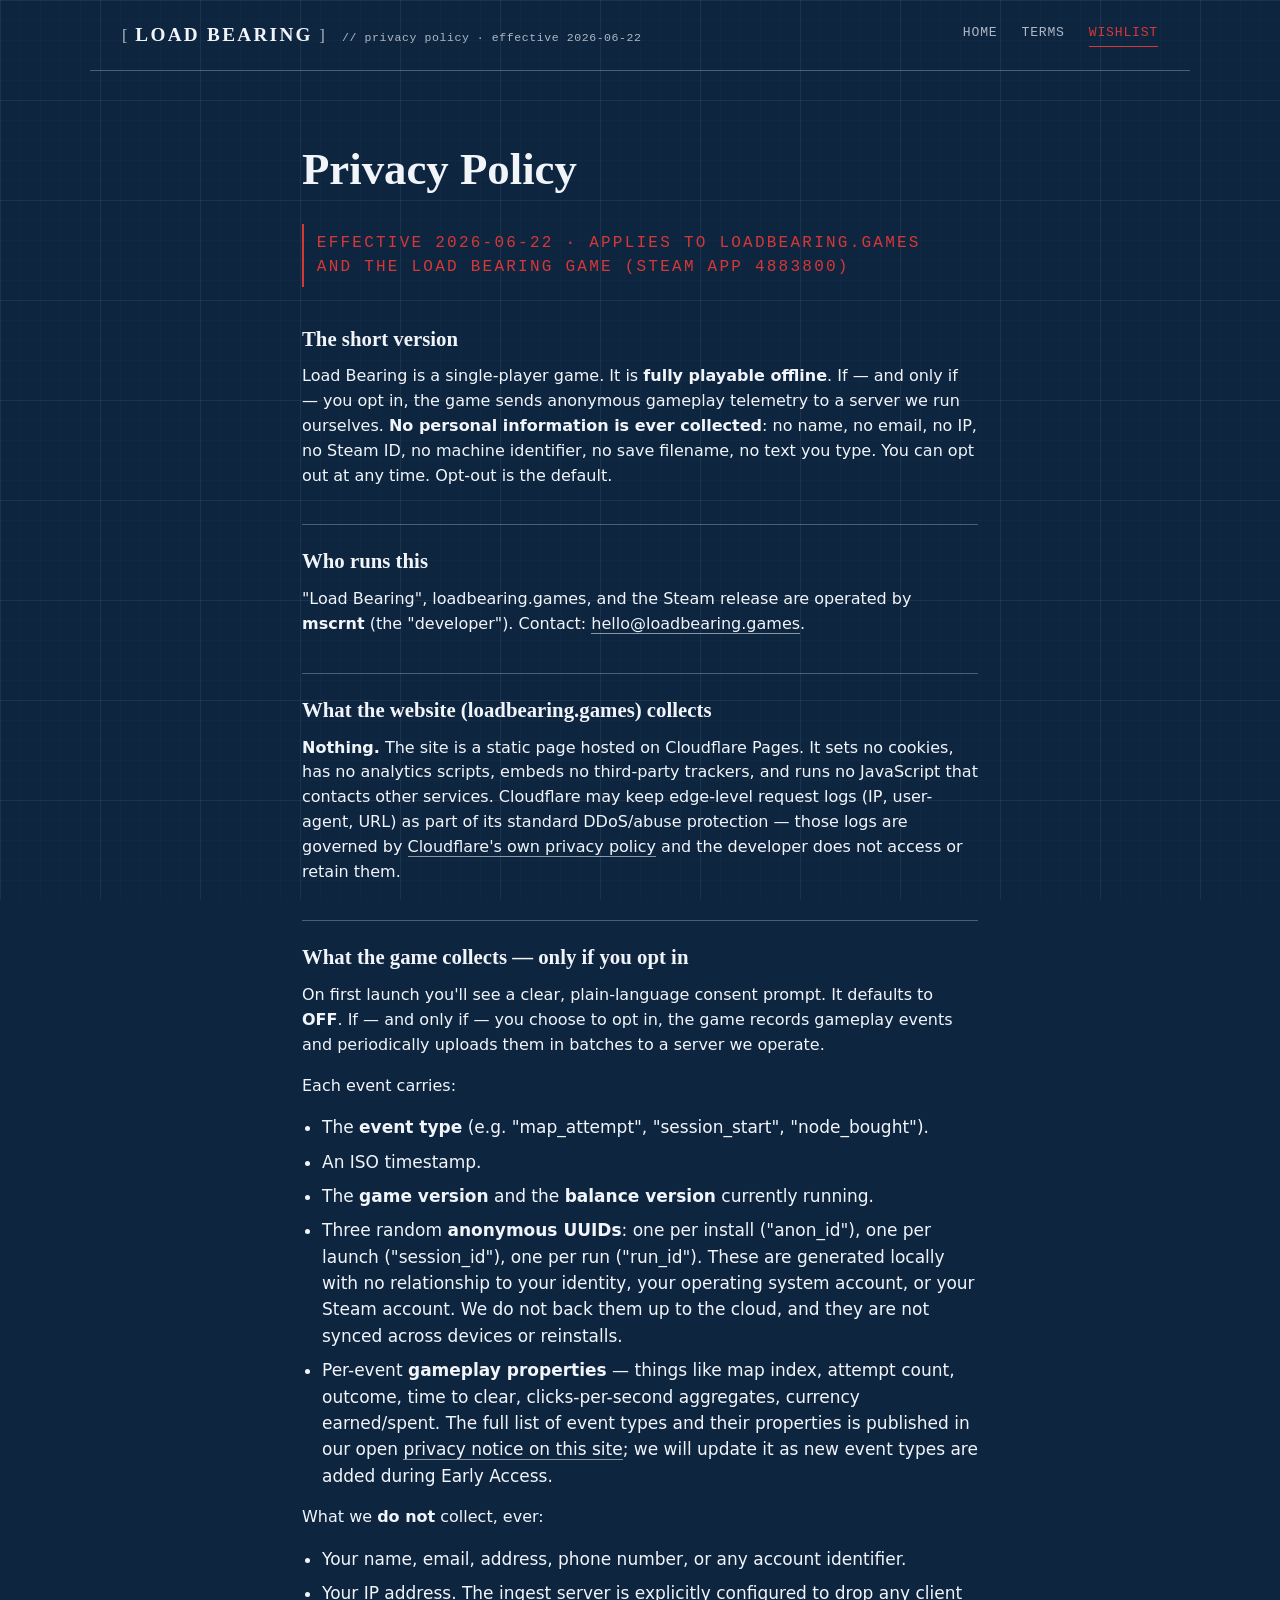
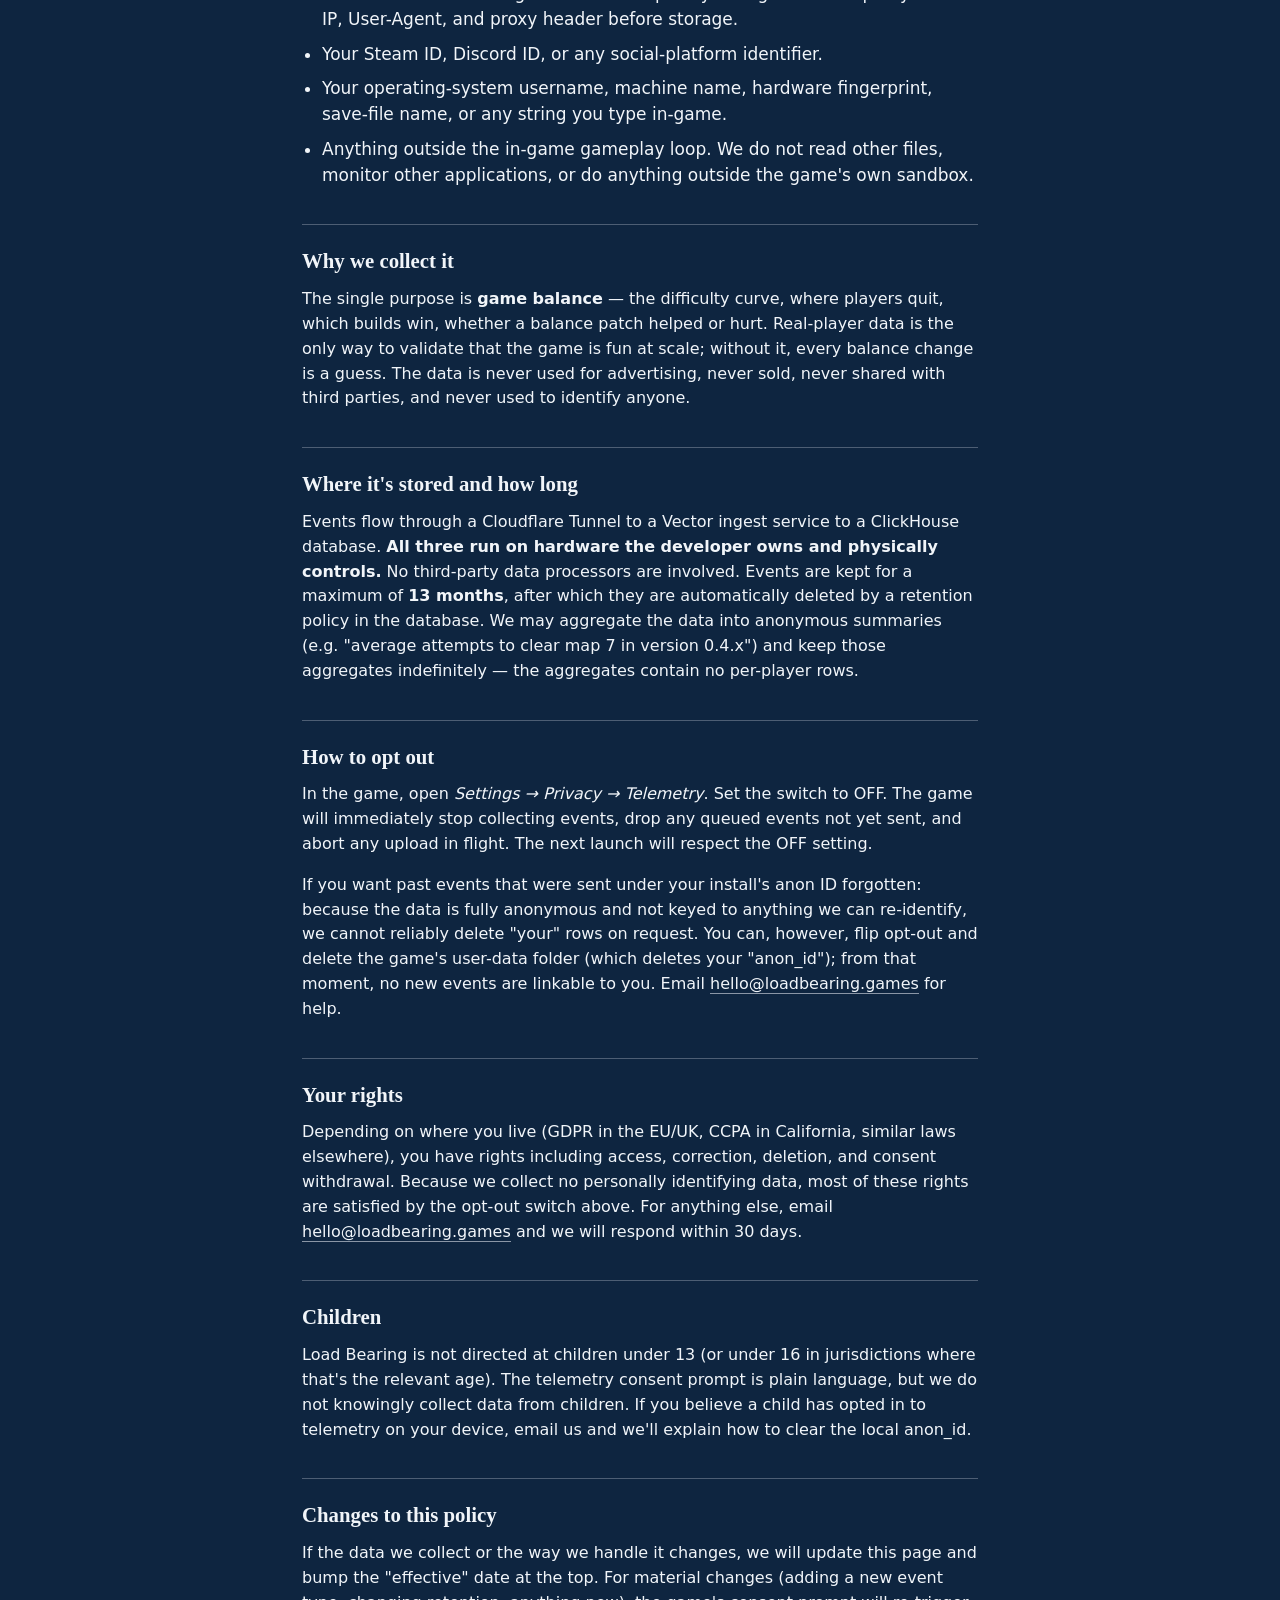
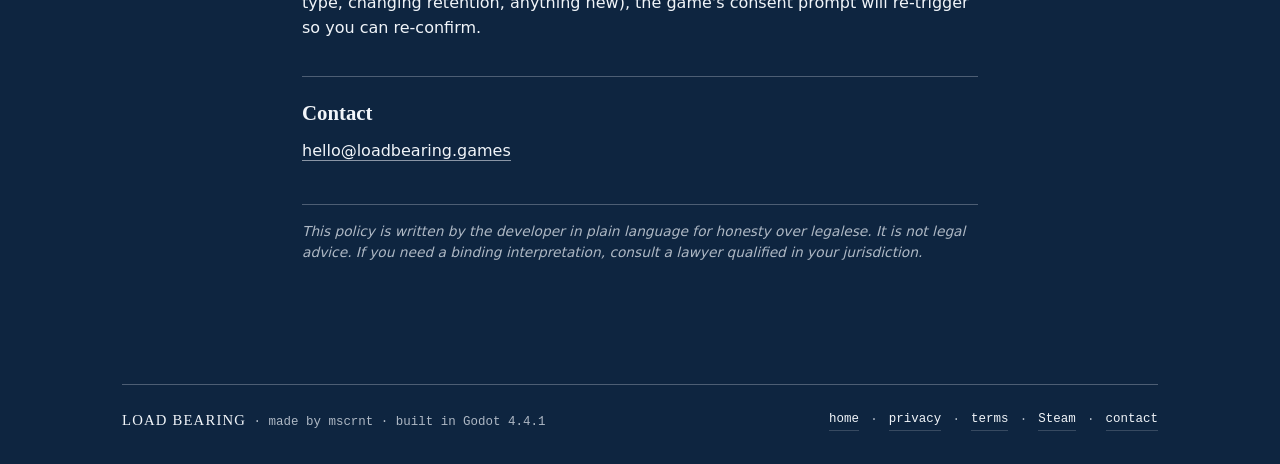
==== privacy.html @ 2a029d99 "Add privacy + terms pages; wire footer links Privacy policy (/privacy.html):   - Plain-language, hon" ====
<!doctype html>
<html lang="en">
<head>
  <meta charset="utf-8">
  <meta name="viewport" content="width=device-width, initial-scale=1, viewport-fit=cover">
  <meta name="theme-color" content="#0e2540">
  <meta name="description" content="Load Bearing privacy policy — what's collected, why, how to opt out. Telemetry is opt-in only and contains no PII.">
  <meta name="robots" content="index,follow">
  <title>Privacy Policy — Load Bearing</title>
  <link rel="canonical" href="https://loadbearing.games/privacy">
  <link rel="icon" type="image/svg+xml" href="/favicon.svg">
  <link rel="stylesheet" href="/style.css">
</head>
<body>
  <svg class="grid-bg" aria-hidden="true" xmlns="http://www.w3.org/2000/svg">
    <defs>
      <pattern id="minor" width="20" height="20" patternUnits="userSpaceOnUse">
        <path d="M 20 0 L 0 0 0 20" fill="none" stroke="rgba(255,255,255,0.06)" stroke-width="0.5"/>
      </pattern>
      <pattern id="major" width="100" height="100" patternUnits="userSpaceOnUse">
        <rect width="100" height="100" fill="url(#minor)"/>
        <path d="M 100 0 L 0 0 0 100" fill="none" stroke="rgba(255,255,255,0.12)" stroke-width="0.75"/>
      </pattern>
    </defs>
    <rect width="100%" height="100%" fill="url(#major)"/>
  </svg>

  <header class="top">
    <div class="wordmark">
      <a href="/" style="text-decoration:none;color:inherit;display:inline-flex;align-items:baseline;gap:0.4rem">
        <span class="bracket">[</span><span class="brand">Load Bearing</span><span class="bracket">]</span>
      </a>
      <span class="rev">// privacy policy · effective 2026-06-22</span>
    </div>
    <nav>
      <a href="/">home</a>
      <a href="/terms.html">terms</a>
      <a href="https://store.steampowered.com/app/4883800/" target="_blank" rel="noopener" class="nav-cta">wishlist</a>
    </nav>
  </header>

  <main class="legal-doc">
    <h1>Privacy Policy</h1>

    <p class="legal-stamp">EFFECTIVE 2026-06-22 · APPLIES TO LOADBEARING.GAMES AND THE LOAD BEARING GAME (STEAM APP 4883800)</p>

    <h2>The short version</h2>
    <p>
      Load Bearing is a single-player game. It is <strong>fully playable offline</strong>.
      If — and only if — you opt in, the game sends anonymous gameplay telemetry to a
      server we run ourselves. <strong>No personal information is ever collected</strong>:
      no name, no email, no IP, no Steam ID, no machine identifier, no save filename, no
      text you type. You can opt out at any time. Opt-out is the default.
    </p>

    <h2>Who runs this</h2>
    <p>
      "Load Bearing", loadbearing.games, and the Steam release are operated by
      <strong>mscrnt</strong> (the "developer"). Contact:
      <a href="mailto:hello@loadbearing.games">hello@loadbearing.games</a>.
    </p>

    <h2>What the website (loadbearing.games) collects</h2>
    <p>
      <strong>Nothing.</strong> The site is a static page hosted on Cloudflare Pages. It
      sets no cookies, has no analytics scripts, embeds no third-party trackers, and runs
      no JavaScript that contacts other services. Cloudflare may keep edge-level request
      logs (IP, user-agent, URL) as part of its standard DDoS/abuse protection — those
      logs are governed by
      <a href="https://www.cloudflare.com/privacypolicy/" target="_blank" rel="noopener">Cloudflare's own privacy policy</a>
      and the developer does not access or retain them.
    </p>

    <h2>What the game collects — only if you opt in</h2>
    <p>
      On first launch you'll see a clear, plain-language consent prompt. It defaults to
      <strong>OFF</strong>. If — and only if — you choose to opt in, the game records
      gameplay events and periodically uploads them in batches to a server we operate.
    </p>
    <p>Each event carries:</p>
    <ul>
      <li>The <strong>event type</strong> (e.g. "map_attempt", "session_start", "node_bought").</li>
      <li>An ISO timestamp.</li>
      <li>The <strong>game version</strong> and the <strong>balance version</strong> currently running.</li>
      <li>Three random <strong>anonymous UUIDs</strong>: one per install ("anon_id"), one per launch ("session_id"), one per run ("run_id"). These are generated locally with no relationship to your identity, your operating system account, or your Steam account. We do not back them up to the cloud, and they are not synced across devices or reinstalls.</li>
      <li>Per-event <strong>gameplay properties</strong> — things like map index, attempt count, outcome, time to clear, clicks-per-second aggregates, currency earned/spent. The full list of event types and their properties is published in our open
        <a href="https://github.com/mscrnt/loadbearing-site/blob/main/privacy.html" target="_blank" rel="noopener">privacy notice on this site</a>; we will update it as new event types are added during Early Access.</li>
    </ul>
    <p>What we <strong>do not</strong> collect, ever:</p>
    <ul>
      <li>Your name, email, address, phone number, or any account identifier.</li>
      <li>Your IP address. The ingest server is explicitly configured to drop any client IP, User-Agent, and proxy header before storage.</li>
      <li>Your Steam ID, Discord ID, or any social-platform identifier.</li>
      <li>Your operating-system username, machine name, hardware fingerprint, save-file name, or any string you type in-game.</li>
      <li>Anything outside the in-game gameplay loop. We do not read other files, monitor other applications, or do anything outside the game's own sandbox.</li>
    </ul>

    <h2>Why we collect it</h2>
    <p>
      The single purpose is <strong>game balance</strong> — the difficulty curve, where
      players quit, which builds win, whether a balance patch helped or hurt. Real-player
      data is the only way to validate that the game is fun at scale; without it, every
      balance change is a guess. The data is never used for advertising, never sold,
      never shared with third parties, and never used to identify anyone.
    </p>

    <h2>Where it's stored and how long</h2>
    <p>
      Events flow through a Cloudflare Tunnel to a Vector ingest service to a ClickHouse
      database. <strong>All three run on hardware the developer owns and physically
      controls.</strong> No third-party data processors are involved. Events are kept for
      a maximum of <strong>13 months</strong>, after which they are automatically deleted
      by a retention policy in the database. We may aggregate the data into anonymous
      summaries (e.g. "average attempts to clear map 7 in version 0.4.x") and keep those
      aggregates indefinitely — the aggregates contain no per-player rows.
    </p>

    <h2>How to opt out</h2>
    <p>
      In the game, open <em>Settings → Privacy → Telemetry</em>. Set the switch to OFF.
      The game will immediately stop collecting events, drop any queued events not yet
      sent, and abort any upload in flight. The next launch will respect the OFF setting.
    </p>
    <p>
      If you want past events that were sent under your install's anon ID forgotten:
      because the data is fully anonymous and not keyed to anything we can re-identify,
      we cannot reliably delete "your" rows on request. You can, however, flip opt-out
      and delete the game's user-data folder (which deletes your "anon_id"); from that
      moment, no new events are linkable to you. Email
      <a href="mailto:hello@loadbearing.games">hello@loadbearing.games</a> for help.
    </p>

    <h2>Your rights</h2>
    <p>
      Depending on where you live (GDPR in the EU/UK, CCPA in California, similar laws
      elsewhere), you have rights including access, correction, deletion, and consent
      withdrawal. Because we collect no personally identifying data, most of these
      rights are satisfied by the opt-out switch above. For anything else, email
      <a href="mailto:hello@loadbearing.games">hello@loadbearing.games</a> and we will
      respond within 30 days.
    </p>

    <h2>Children</h2>
    <p>
      Load Bearing is not directed at children under 13 (or under 16 in jurisdictions
      where that's the relevant age). The telemetry consent prompt is plain language, but
      we do not knowingly collect data from children. If you believe a child has opted in
      to telemetry on your device, email us and we'll explain how to clear the local
      anon_id.
    </p>

    <h2>Changes to this policy</h2>
    <p>
      If the data we collect or the way we handle it changes, we will update this page
      and bump the "effective" date at the top. For material changes (adding a new event
      type, changing retention, anything new), the game's consent prompt will re-trigger
      so you can re-confirm.
    </p>

    <h2>Contact</h2>
    <p>
      <a href="mailto:hello@loadbearing.games">hello@loadbearing.games</a>
    </p>

    <p class="legal-fine">
      This policy is written by the developer in plain language for honesty over legalese.
      It is not legal advice. If you need a binding interpretation, consult a lawyer
      qualified in your jurisdiction.
    </p>
  </main>

  <footer>
    <div class="foot-line"></div>
    <div class="foot-inner">
      <div>
        <span class="brand-small">Load Bearing</span>
        <span class="muted"> · made by mscrnt · built in Godot 4.4.1</span>
      </div>
      <div class="foot-links">
        <a href="/">home</a>
        <span class="dot">·</span>
        <a href="/privacy.html">privacy</a>
        <span class="dot">·</span>
        <a href="/terms.html">terms</a>
        <span class="dot">·</span>
        <a href="https://store.steampowered.com/app/4883800/" target="_blank" rel="noopener">Steam</a>
        <span class="dot">·</span>
        <a href="mailto:hello@loadbearing.games">contact</a>
      </div>
    </div>
  </footer>
</body>
</html>
---- style.css ----
/* ───────────────────────────────────────────────────────────────────────
 * Load Bearing — landing page
 *
 * Blueprint aesthetic per PRINCIPLES.md: white draftsman linework on
 * blueprint-blue, ONE saturated red (the certified stamp). Everything is
 * vector/procedural — no bitmaps, no hand-painted assets. The grid lives
 * in index.html as an SVG <pattern> for infinite scale at zero asset cost.
 *
 * Typography: Iowan Old Style / Georgia for headings (draftsman-serif),
 * a clean grotesque (Inter, ui-sans-serif) for body, JetBrains Mono /
 * ui-monospace for the labels + spec lists.
 * ─────────────────────────────────────────────────────────────────────── */

:root {
  color-scheme: dark;

  /* blueprint palette */
  --blueprint:        #0e2540;   /* primary background — deep draftsman blue */
  --blueprint-2:      #143258;   /* lighter band for callouts */
  --blueprint-3:      #1c426f;   /* hover/elevated */
  --ink:              #f1f5f9;   /* draftsman white */
  --ink-muted:        #aeb8c4;   /* faded ink */
  --ink-faint:        rgba(241,245,249,0.18);
  --line:             rgba(241,245,249,0.28);
  --line-strong:      rgba(241,245,249,0.55);

  /* the one saturated red — used only on the stamp + primary CTA */
  --stamp:            #d63837;
  --stamp-hover:      #ef4744;

  --max-w:            1100px;
  --gutter:           clamp(1rem, 3vw, 2rem);

  --font-display:     "Iowan Old Style", "Palatino Linotype", Georgia, serif;
  --font-body:        Inter, ui-sans-serif, system-ui, -apple-system, "Segoe UI", Roboto, sans-serif;
  --font-mono:        ui-monospace, "JetBrains Mono", "SF Mono", Menlo, Consolas, monospace;
}

* { box-sizing: border-box; }
html, body { margin: 0; padding: 0; }
html { scroll-behavior: smooth; }
body {
  background: var(--blueprint);
  color: var(--ink);
  font-family: var(--font-body);
  font-size: 17px;
  line-height: 1.55;
  -webkit-font-smoothing: antialiased;
  min-height: 100vh;
}

::selection { background: var(--stamp); color: var(--ink); }

/* ─── Blueprint grid (full-bleed SVG, fixed so it doesn't scroll) ───── */
.grid-bg {
  position: fixed;
  inset: 0;
  width: 100%;
  height: 100%;
  z-index: -1;
  pointer-events: none;
}

/* ─── header / top nav ──────────────────────────────────────────────── */
.top {
  display: flex;
  align-items: center;
  justify-content: space-between;
  gap: 1rem;
  padding: 1.25rem var(--gutter);
  max-width: var(--max-w);
  margin: 0 auto;
  border-bottom: 1px solid var(--line);
}
.wordmark {
  display: inline-flex;
  align-items: baseline;
  gap: 0.4rem;
  font-family: var(--font-display);
  font-size: 1.05rem;
  letter-spacing: 0.08em;
}
.wordmark .bracket { color: var(--ink-muted); }
.wordmark .brand   { font-weight: 700; font-size: 1.2rem; letter-spacing: 0.12em; text-transform: uppercase; }
.wordmark .rev     { font-family: var(--font-mono); font-size: 0.72rem; color: var(--ink-muted); margin-left: 0.6rem; letter-spacing: 0.05em; }

.top nav {
  display: flex;
  align-items: center;
  gap: 1.5rem;
  font-family: var(--font-mono);
  font-size: 0.82rem;
  letter-spacing: 0.06em;
  text-transform: uppercase;
}
.top nav a {
  color: var(--ink-muted);
  text-decoration: none;
  padding-bottom: 2px;
  border-bottom: 1px solid transparent;
  transition: color 0.15s, border-color 0.15s;
}
.top nav a:hover { color: var(--ink); border-bottom-color: var(--line-strong); }
.top nav a.nav-cta {
  color: var(--stamp);
  border-bottom-color: var(--stamp);
}
.top nav a.nav-cta:hover { color: var(--stamp-hover); border-bottom-color: var(--stamp-hover); }

/* ─── main layout ────────────────────────────────────────────────────── */
main { max-width: var(--max-w); margin: 0 auto; padding: 0 var(--gutter); }

section { padding: clamp(3rem, 7vw, 5.5rem) 0; }

/* ─── hero ───────────────────────────────────────────────────────────── */
.hero {
  display: grid;
  grid-template-columns: 1.4fr 1fr;
  align-items: center;
  gap: clamp(2rem, 5vw, 4rem);
}
@media (max-width: 760px) {
  .hero { grid-template-columns: 1fr; }
  .hero-art { order: -1; }
  .stamp { max-width: 60vw; margin: 0 auto; display: block; }
}

.eyebrow {
  font-family: var(--font-mono);
  font-size: 0.78rem;
  letter-spacing: 0.18em;
  text-transform: uppercase;
  color: var(--ink-muted);
  margin: 0 0 1.25rem;
  border-left: 2px solid var(--stamp);
  padding-left: 0.65rem;
}
/* Small inline "EARLY ACCESS" pill — sits in the eyebrow line, leans on
 * the existing stamp red so it reads as the same brand mark. */
.ea-tag {
  display: inline-block;
  background: var(--stamp);
  color: var(--ink);
  padding: 0.15em 0.55em;
  margin-right: 0.5em;
  font-size: 0.72rem;
  font-weight: 700;
  letter-spacing: 0.12em;
  border-radius: 1px;
}

/* "on the roadmap" pill that rides next to a card heading — flag for
 * anything we're showing the design intent of, but haven't shipped. */
.card-tag {
  display: inline-block;
  vertical-align: middle;
  margin-left: 0.5em;
  padding: 0.1em 0.5em;
  font-family: var(--font-mono);
  font-size: 0.62rem;
  letter-spacing: 0.14em;
  text-transform: uppercase;
  color: var(--stamp);
  border: 1px dashed var(--stamp);
  border-radius: 1px;
}

.hero h1 {
  font-family: var(--font-display);
  font-weight: 700;
  font-size: clamp(2.4rem, 5vw, 4rem);
  line-height: 1.05;
  margin: 0 0 1.25rem;
  letter-spacing: -0.01em;
}
.hero h1 .strike {
  position: relative;
  display: inline-block;
}
.hero h1 .strike::after {
  content: "";
  position: absolute;
  left: -2%;
  right: -2%;
  top: 55%;
  height: 0.18em;
  background: var(--stamp);
  transform: rotate(-3deg);
  border-radius: 1px;
}

.pitch {
  font-size: 1.08rem;
  max-width: 36em;
  color: var(--ink);
  margin: 0 0 2rem;
}

.cta-row {
  display: flex;
  flex-wrap: wrap;
  align-items: center;
  gap: 0.85rem 1.2rem;
}

/* ─── primary CTA — looks like a red ink stamp / button frame ────────── */
.btn-primary {
  position: relative;
  display: inline-flex;
  align-items: center;
  gap: 0.55rem;
  background: var(--stamp);
  color: var(--ink);
  font-family: var(--font-mono);
  font-size: 0.92rem;
  font-weight: 600;
  letter-spacing: 0.07em;
  text-transform: uppercase;
  text-decoration: none;
  padding: 0.85rem 1.4rem;
  border: none;
  transition: background 0.15s, transform 0.05s;
}
.btn-primary:hover { background: var(--stamp-hover); }
.btn-primary:active { transform: translateY(1px); }
.btn-primary.big { padding: 1.15rem 1.9rem; font-size: 1rem; }
.btn-primary .arrow { width: 16px; height: 16px; color: currentColor; }

/* tiny corner brackets — draftsman frame */
.btn-corner {
  position: absolute;
  width: 8px;
  height: 8px;
  border: 1px solid var(--ink);
  background: transparent;
  opacity: 0.7;
  pointer-events: none;
}
.btn-corner.tl { top: -4px; left: -4px; border-right: none; border-bottom: none; }
.btn-corner.tr { top: -4px; right: -4px; border-left: none; border-bottom: none; }
.btn-corner.bl { bottom: -4px; left: -4px; border-right: none; border-top: none; }
.btn-corner.br { bottom: -4px; right: -4px; border-left: none; border-top: none; }

/* ─── secondary CTA — outline, no fill ──────────────────────────────── */
.btn-secondary {
  display: inline-flex;
  align-items: center;
  gap: 0.5rem;
  color: var(--ink);
  font-family: var(--font-mono);
  font-size: 0.88rem;
  letter-spacing: 0.07em;
  text-transform: uppercase;
  text-decoration: none;
  padding: 0.75rem 1.1rem;
  border: 1px solid var(--line-strong);
  transition: background 0.15s, border-color 0.15s;
}
.btn-secondary:hover { background: rgba(255,255,255,0.04); border-color: var(--ink); }
.btn-secondary .arrow { width: 14px; height: 14px; color: currentColor; }

/* ─── hero stamp art ─────────────────────────────────────────────────── */
.hero-art {
  display: flex;
  justify-content: center;
  align-items: center;
}
.stamp {
  width: 100%;
  max-width: 320px;
  transform: rotate(-8deg);
  opacity: 0.96;
  filter: drop-shadow(0 4px 14px rgba(0,0,0,0.35));
}

/* ─── block layout (about / systems) ─────────────────────────────────── */
.block { border-top: 1px solid var(--line); }
.block-head {
  display: flex;
  align-items: baseline;
  gap: 1rem;
  margin: 0 0 2.5rem;
}
.section-num {
  font-family: var(--font-mono);
  font-size: 0.8rem;
  letter-spacing: 0.1em;
  color: var(--ink-muted);
}
.block-head h2 {
  font-family: var(--font-display);
  font-size: clamp(1.6rem, 3vw, 2.2rem);
  font-weight: 700;
  letter-spacing: -0.01em;
  margin: 0;
}

.grid { display: grid; gap: clamp(1.25rem, 3vw, 2rem); }
.grid.two   { grid-template-columns: 1.2fr 1fr; }
.grid.three { grid-template-columns: repeat(3, 1fr); }
@media (max-width: 880px) { .grid.three { grid-template-columns: repeat(2, 1fr); } }
@media (max-width: 600px) {
  .grid.two, .grid.three { grid-template-columns: 1fr; }
}

.callout {
  border: 1px solid var(--line);
  padding: 1.25rem 1.4rem;
  background: rgba(255,255,255,0.025);
}
.callout-label {
  font-family: var(--font-mono);
  font-size: 0.72rem;
  letter-spacing: 0.18em;
  text-transform: uppercase;
  color: var(--stamp);
  margin-bottom: 0.85rem;
}
.spec-list {
  list-style: none;
  margin: 0; padding: 0;
  font-family: var(--font-mono);
  font-size: 0.86rem;
}
.spec-list li {
  display: grid;
  grid-template-columns: 6.5rem 1fr;
  gap: 0.75rem;
  padding: 0.5rem 0;
  border-bottom: 1px dashed var(--ink-faint);
}
.spec-list li:last-child { border-bottom: none; }
.spec-list .key { color: var(--ink-muted); letter-spacing: 0.04em; text-transform: uppercase; font-size: 0.72rem; align-self: center; }
.spec-list .val { color: var(--ink); }

/* ─── system cards ───────────────────────────────────────────────────── */
.card {
  position: relative;
  padding: 1.5rem 1.4rem 1.4rem;
  border: 1px solid var(--line);
  background: rgba(255,255,255,0.02);
  transition: border-color 0.15s, background 0.15s;
}
.card:hover {
  border-color: var(--line-strong);
  background: rgba(255,255,255,0.04);
}
.card-num {
  font-family: var(--font-mono);
  font-size: 0.7rem;
  letter-spacing: 0.18em;
  color: var(--stamp);
  margin-bottom: 0.8rem;
}
.card h3 {
  font-family: var(--font-display);
  font-size: 1.2rem;
  margin: 0 0 0.6rem;
  letter-spacing: -0.005em;
}
.card p { margin: 0; font-size: 0.96rem; color: var(--ink); }

/* ─── roadmap ────────────────────────────────────────────────────────── */
.block-intro {
  max-width: 52em;
  color: var(--ink);
  font-size: 1.02rem;
  margin: -1rem 0 2.25rem;
}

.roadmap-col {
  border: 1px solid var(--line);
  background: rgba(255,255,255,0.02);
  padding: 1.25rem 1.4rem 1.5rem;
  display: flex;
  flex-direction: column;
}
.roadmap-status {
  display: inline-block;
  align-self: flex-start;
  font-family: var(--font-mono);
  font-size: 0.66rem;
  font-weight: 700;
  letter-spacing: 0.18em;
  padding: 0.2em 0.6em;
  border: 1px solid currentColor;
  margin-bottom: 0.9rem;
}
.roadmap-status.shipping  { color: var(--stamp); border-style: solid;  }
.roadmap-status.building  { color: var(--ink);   border-style: solid;  }
.roadmap-status.designed  { color: var(--ink-muted); border-style: dashed; }

.roadmap-col h3 {
  font-family: var(--font-display);
  font-size: 1.15rem;
  margin: 0 0 0.85rem;
}
.roadmap-col ul {
  list-style: none;
  margin: 0;
  padding: 0;
  font-size: 0.95rem;
}
.roadmap-col li {
  padding: 0.45rem 0;
  border-bottom: 1px dashed var(--ink-faint);
  position: relative;
  padding-left: 1.1rem;
}
.roadmap-col li:last-child { border-bottom: none; }
.roadmap-col li::before {
  content: "›";
  position: absolute;
  left: 0;
  color: var(--stamp);
  font-weight: 700;
}

.roadmap-foot {
  margin-top: 1.75rem;
  padding-top: 1rem;
  border-top: 1px solid var(--line);
  font-style: italic;
  color: var(--ink-muted);
  font-size: 0.95rem;
  max-width: 60em;
}

/* ─── CTA strip ──────────────────────────────────────────────────────── */
.cta-strip { border-top: 1px solid var(--line); border-bottom: 1px solid var(--line); text-align: center; }
.cta-strip-inner {
  max-width: 760px;
  margin: 0 auto;
  padding: 1rem 0;
}
.cta-strip h2 {
  font-family: var(--font-display);
  font-size: clamp(1.3rem, 2.5vw, 1.75rem);
  font-weight: 600;
  margin: 0 0 1.75rem;
  line-height: 1.35;
}

/* ─── footer ─────────────────────────────────────────────────────────── */
footer {
  max-width: var(--max-w);
  margin: 0 auto;
  padding: 2.5rem var(--gutter) 2rem;
  font-family: var(--font-mono);
  font-size: 0.78rem;
  color: var(--ink-muted);
}
.foot-line { height: 1px; background: var(--line); margin-bottom: 1.5rem; }
.foot-inner {
  display: flex;
  flex-wrap: wrap;
  align-items: center;
  justify-content: space-between;
  gap: 0.6rem 1.2rem;
}
.brand-small { font-family: var(--font-display); font-size: 0.92rem; color: var(--ink); letter-spacing: 0.08em; text-transform: uppercase; }
.muted { color: var(--ink-muted); }
footer a { color: var(--ink); text-decoration: none; border-bottom: 1px solid var(--ink-faint); }
footer a:hover { border-bottom-color: var(--ink); }
.foot-links { display: inline-flex; align-items: center; gap: 0.7rem; }
.dot { color: var(--ink-muted); }
.foot-fineprint {
  margin-top: 1.5rem;
  font-style: italic;
  font-family: var(--font-body);
  font-size: 0.78rem;
  color: var(--ink-muted);
  max-width: 60em;
  line-height: 1.5;
}

/* ─── legal pages (privacy / terms) ──────────────────────────────────── */
.legal-doc {
  max-width: 740px;
  margin: 0 auto;
  padding: clamp(2rem, 5vw, 4rem) var(--gutter);
}
.legal-doc h1 {
  font-family: var(--font-display);
  font-size: clamp(2rem, 4vw, 2.8rem);
  margin: 0 0 1.25rem;
}
.legal-doc h2 {
  font-family: var(--font-display);
  font-size: 1.3rem;
  margin: 2.25rem 0 0.6rem;
  padding-top: 1.25rem;
  border-top: 1px solid var(--line);
}
.legal-doc h2:first-of-type { border-top: none; padding-top: 0; }
.legal-doc p { margin: 0 0 1rem; font-size: 1rem; }
.legal-doc ul { margin: 0 0 1rem; padding-left: 1.25rem; }
.legal-doc li { margin-bottom: 0.5rem; }
.legal-doc a { color: var(--ink); border-bottom: 1px solid var(--line-strong); text-decoration: none; }
.legal-doc a:hover { color: var(--stamp); border-bottom-color: var(--stamp); }
.legal-doc em { color: var(--ink); font-style: italic; }
.legal-doc strong { color: var(--ink); }

.legal-stamp {
  font-family: var(--font-mono);
  font-size: 0.74rem;
  letter-spacing: 0.14em;
  color: var(--stamp);
  border-left: 2px solid var(--stamp);
  padding: 0.4rem 0.8rem;
  margin-bottom: 2rem !important;
}
.legal-fine {
  margin-top: 2.5rem !important;
  padding-top: 1rem;
  border-top: 1px solid var(--line);
  font-style: italic;
  color: var(--ink-muted);
  font-size: 0.86rem !important;
}
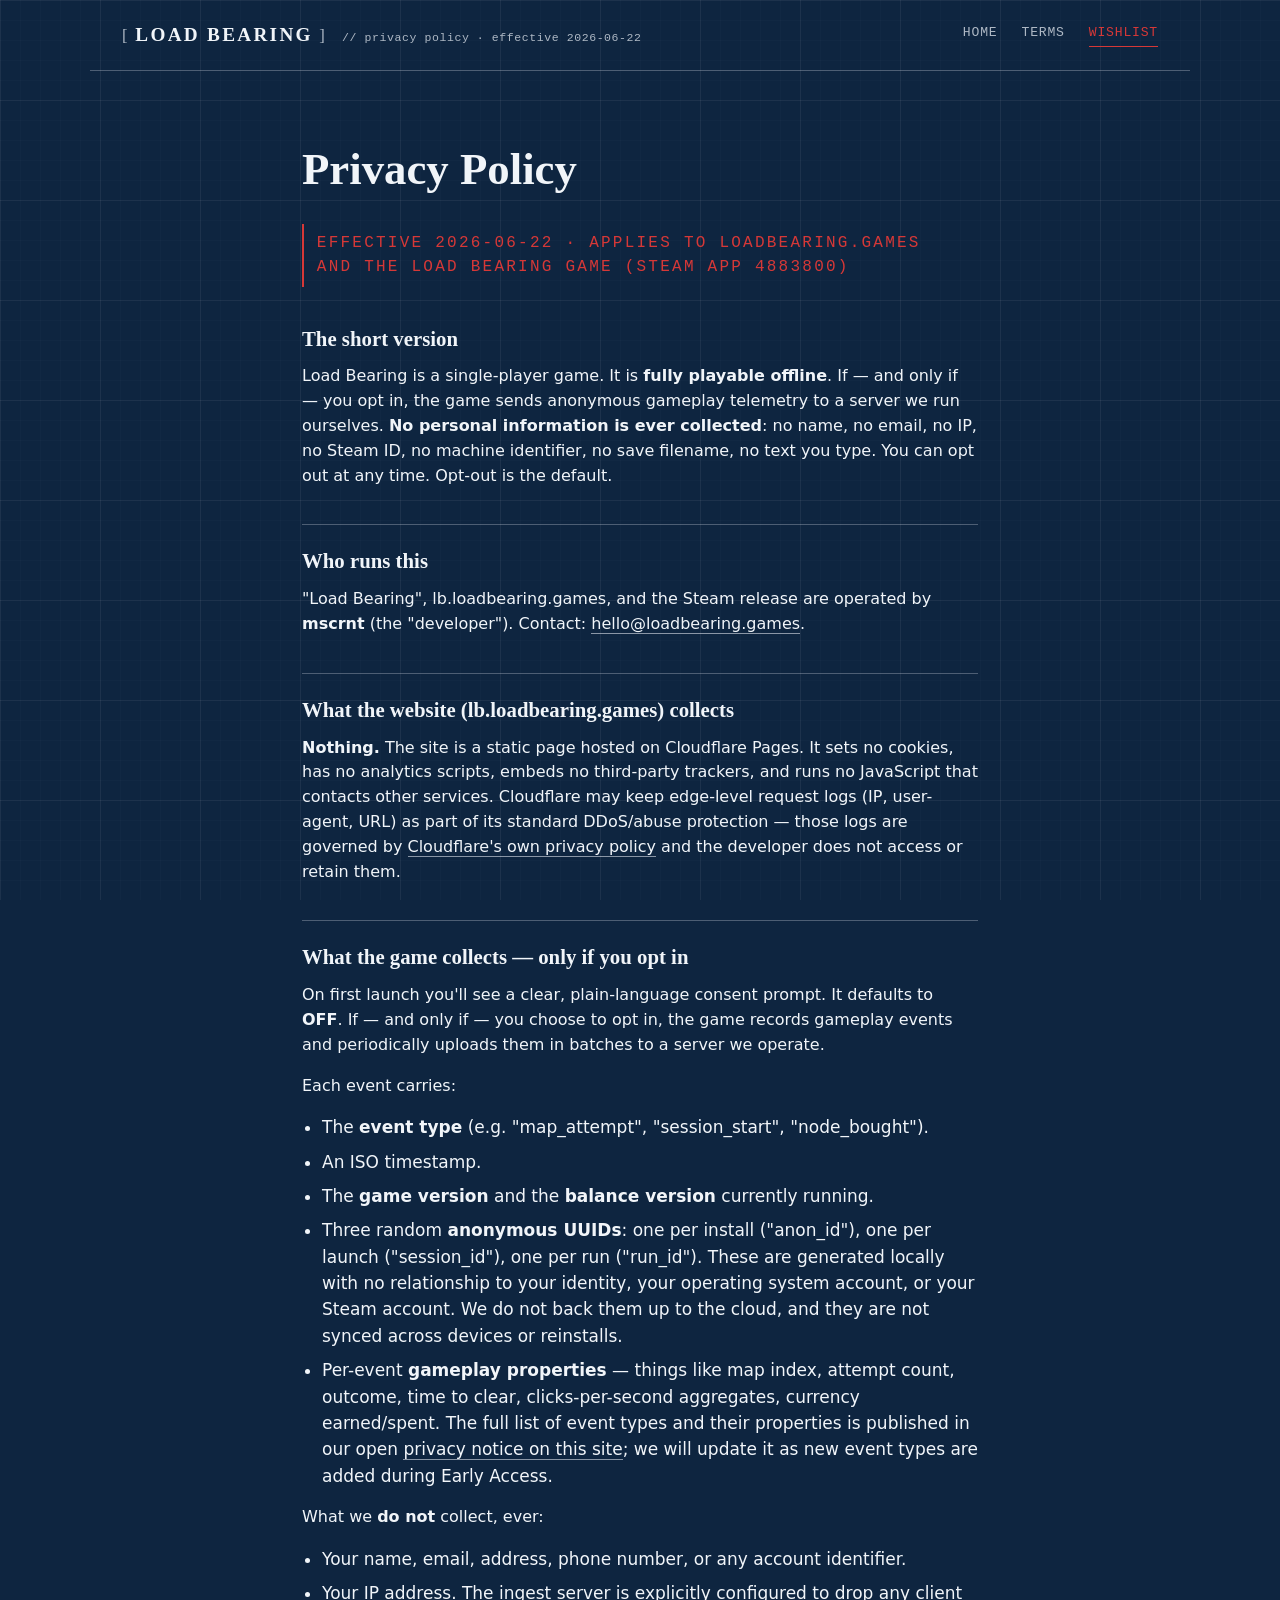
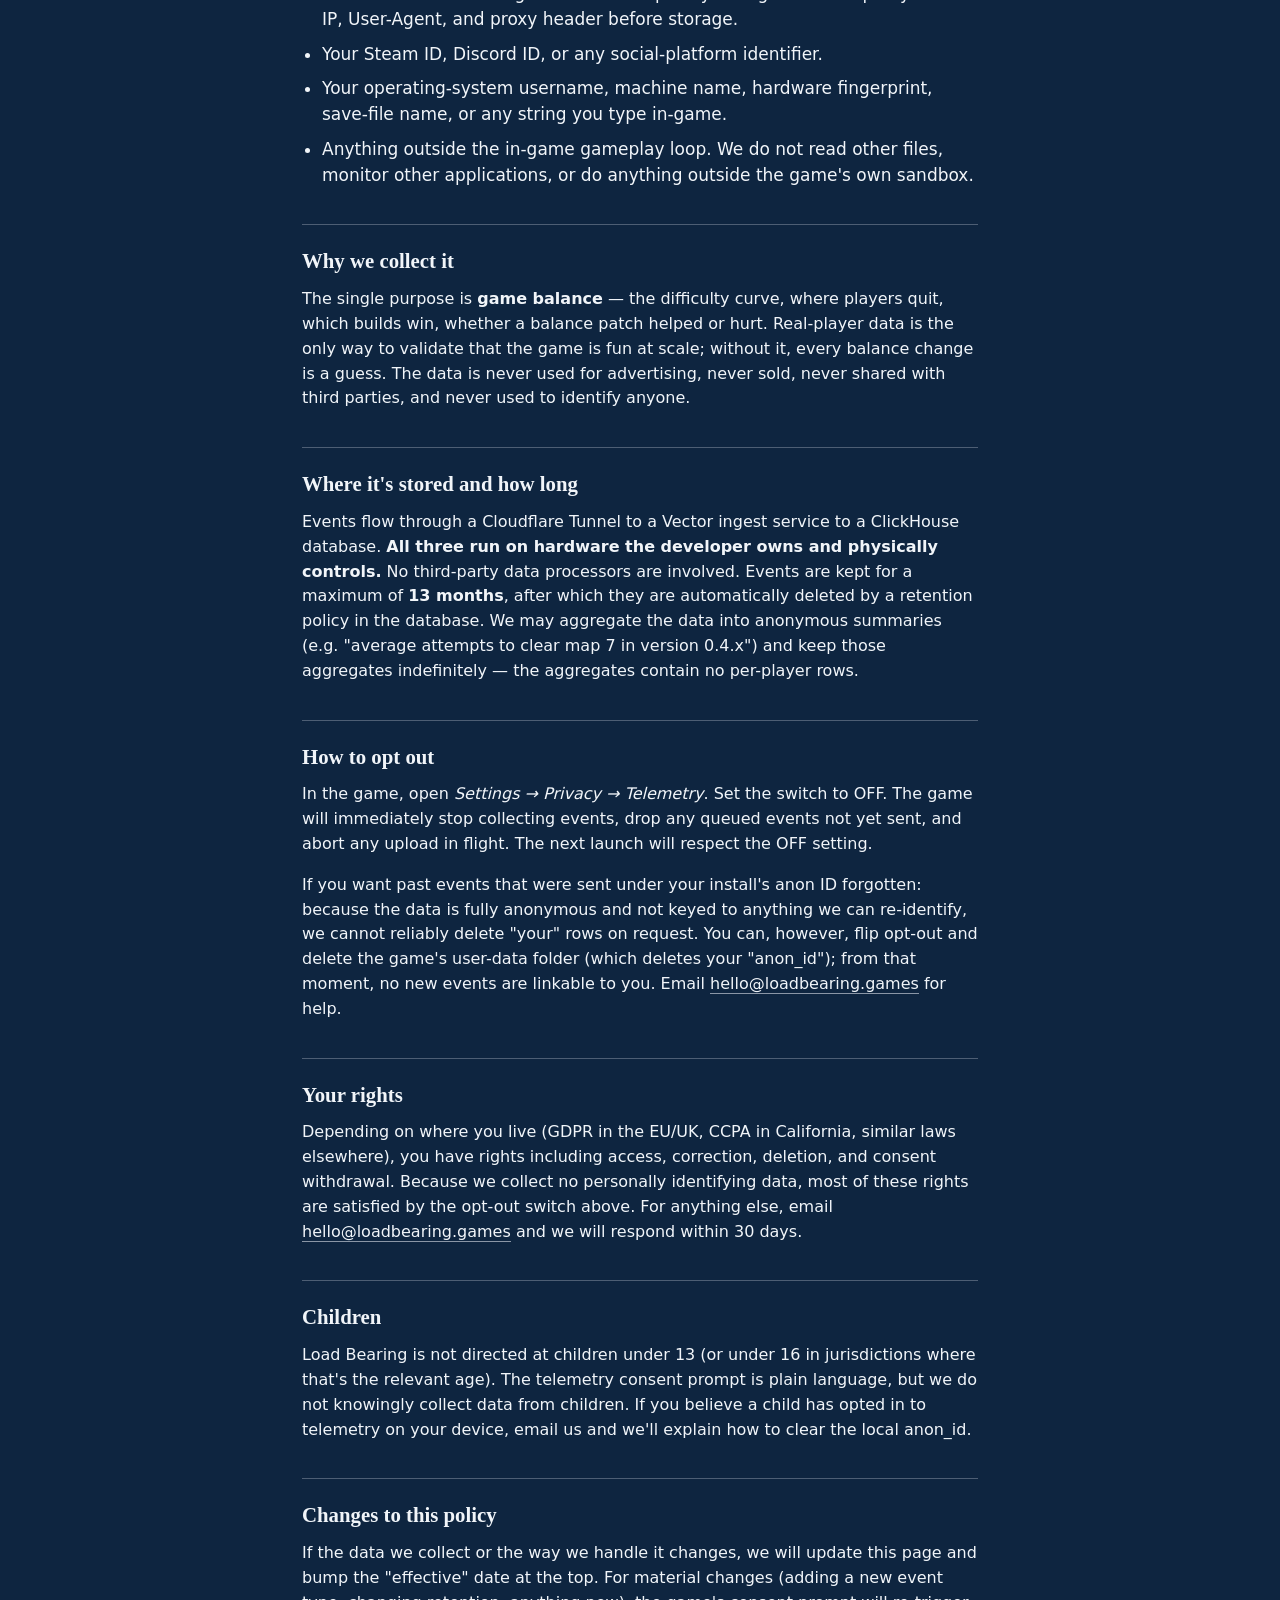
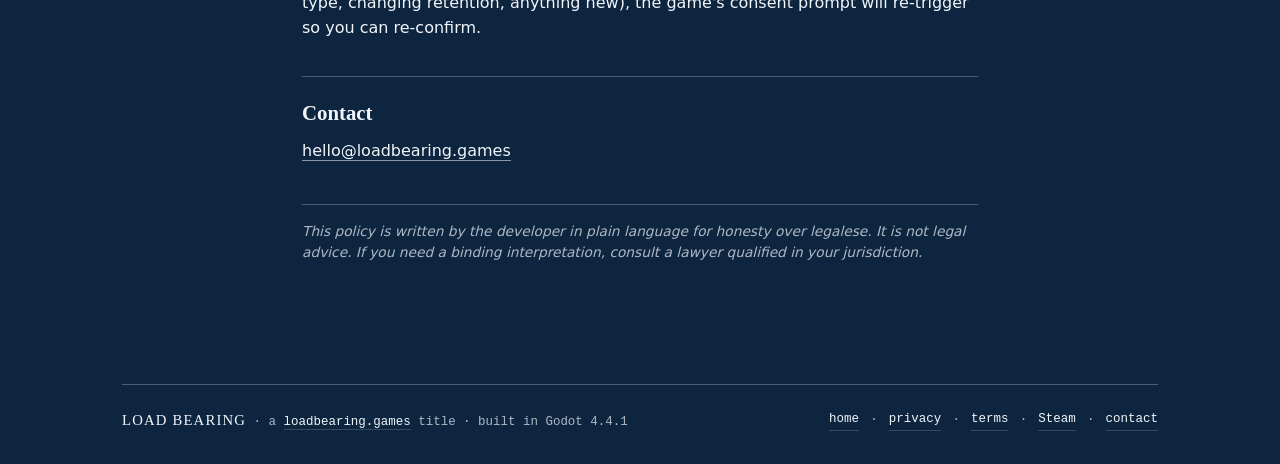
==== commit a7d6a13e: "Move to lb.loadbearing.games The bare domain becomes the label landing page. Canonical, Open Graph, " ====
--- a/privacy.html
+++ b/privacy.html
@@ -7,9 +7,23 @@
   <meta name="description" content="Load Bearing privacy policy — what's collected, why, how to opt out. Telemetry is opt-in only and contains no PII.">
   <meta name="robots" content="index,follow">
   <title>Privacy Policy — Load Bearing</title>
-  <link rel="canonical" href="https://loadbearing.games/privacy">
+  <link rel="canonical" href="https://lb.loadbearing.games/privacy">
   <link rel="icon" type="image/svg+xml" href="/favicon.svg">
   <link rel="stylesheet" href="/style.css">
+
+  <meta property="og:type" content="website">
+  <meta property="og:site_name" content="Load Bearing">
+  <meta property="og:title" content="Privacy Policy — Load Bearing">
+  <meta property="og:description" content="What the game collects only if you opt in (gameplay events, anonymous UUIDs, no PII) and what it never collects.">
+  <meta property="og:url" content="https://lb.loadbearing.games/privacy">
+  <meta property="og:image" content="https://lb.loadbearing.games/og-image.png">
+  <meta property="og:image:type" content="image/png">
+  <meta property="og:image:width" content="1200">
+  <meta property="og:image:height" content="630">
+  <meta name="twitter:card" content="summary_large_image">
+  <meta name="twitter:title" content="Privacy Policy — Load Bearing">
+  <meta name="twitter:description" content="Opt-in telemetry, no PII, self-hosted, 13-month retention.">
+  <meta name="twitter:image" content="https://lb.loadbearing.games/og-image.png">
 </head>
 <body>
   <svg class="grid-bg" aria-hidden="true" xmlns="http://www.w3.org/2000/svg">
@@ -55,12 +69,12 @@
 
     <h2>Who runs this</h2>
     <p>
-      "Load Bearing", loadbearing.games, and the Steam release are operated by
+      "Load Bearing", lb.loadbearing.games, and the Steam release are operated by
       <strong>mscrnt</strong> (the "developer"). Contact:
       <a href="mailto:hello@loadbearing.games">hello@loadbearing.games</a>.
     </p>
 
-    <h2>What the website (loadbearing.games) collects</h2>
+    <h2>What the website (lb.loadbearing.games) collects</h2>
     <p>
       <strong>Nothing.</strong> The site is a static page hosted on Cloudflare Pages. It
       sets no cookies, has no analytics scripts, embeds no third-party trackers, and runs
@@ -174,7 +188,7 @@
     <div class="foot-inner">
       <div>
         <span class="brand-small">Load Bearing</span>
-        <span class="muted"> · made by mscrnt · built in Godot 4.4.1</span>
+        <span class="muted"> · a <a href="https://loadbearing.games/">loadbearing.games</a> title · built in Godot 4.4.1</span>
       </div>
       <div class="foot-links">
         <a href="/">home</a>
--- a/style.css
+++ b/style.css
@@ -352,6 +352,20 @@
   color: var(--stamp);
   margin-bottom: 0.8rem;
 }
+/* Lucide icon paired with the card number — sits to the right of the num. */
+.card-head {
+  display: flex;
+  align-items: center;
+  justify-content: space-between;
+  margin-bottom: 0.8rem;
+}
+.card-head .card-num { margin-bottom: 0; }
+.card-icon {
+  width: 1.4rem; height: 1.4rem;
+  color: var(--ink-muted);
+  opacity: 0.7;
+}
+.card:hover .card-icon { color: var(--ink); opacity: 1; }
 .card h3 {
   font-family: var(--font-display);
   font-size: 1.2rem;
